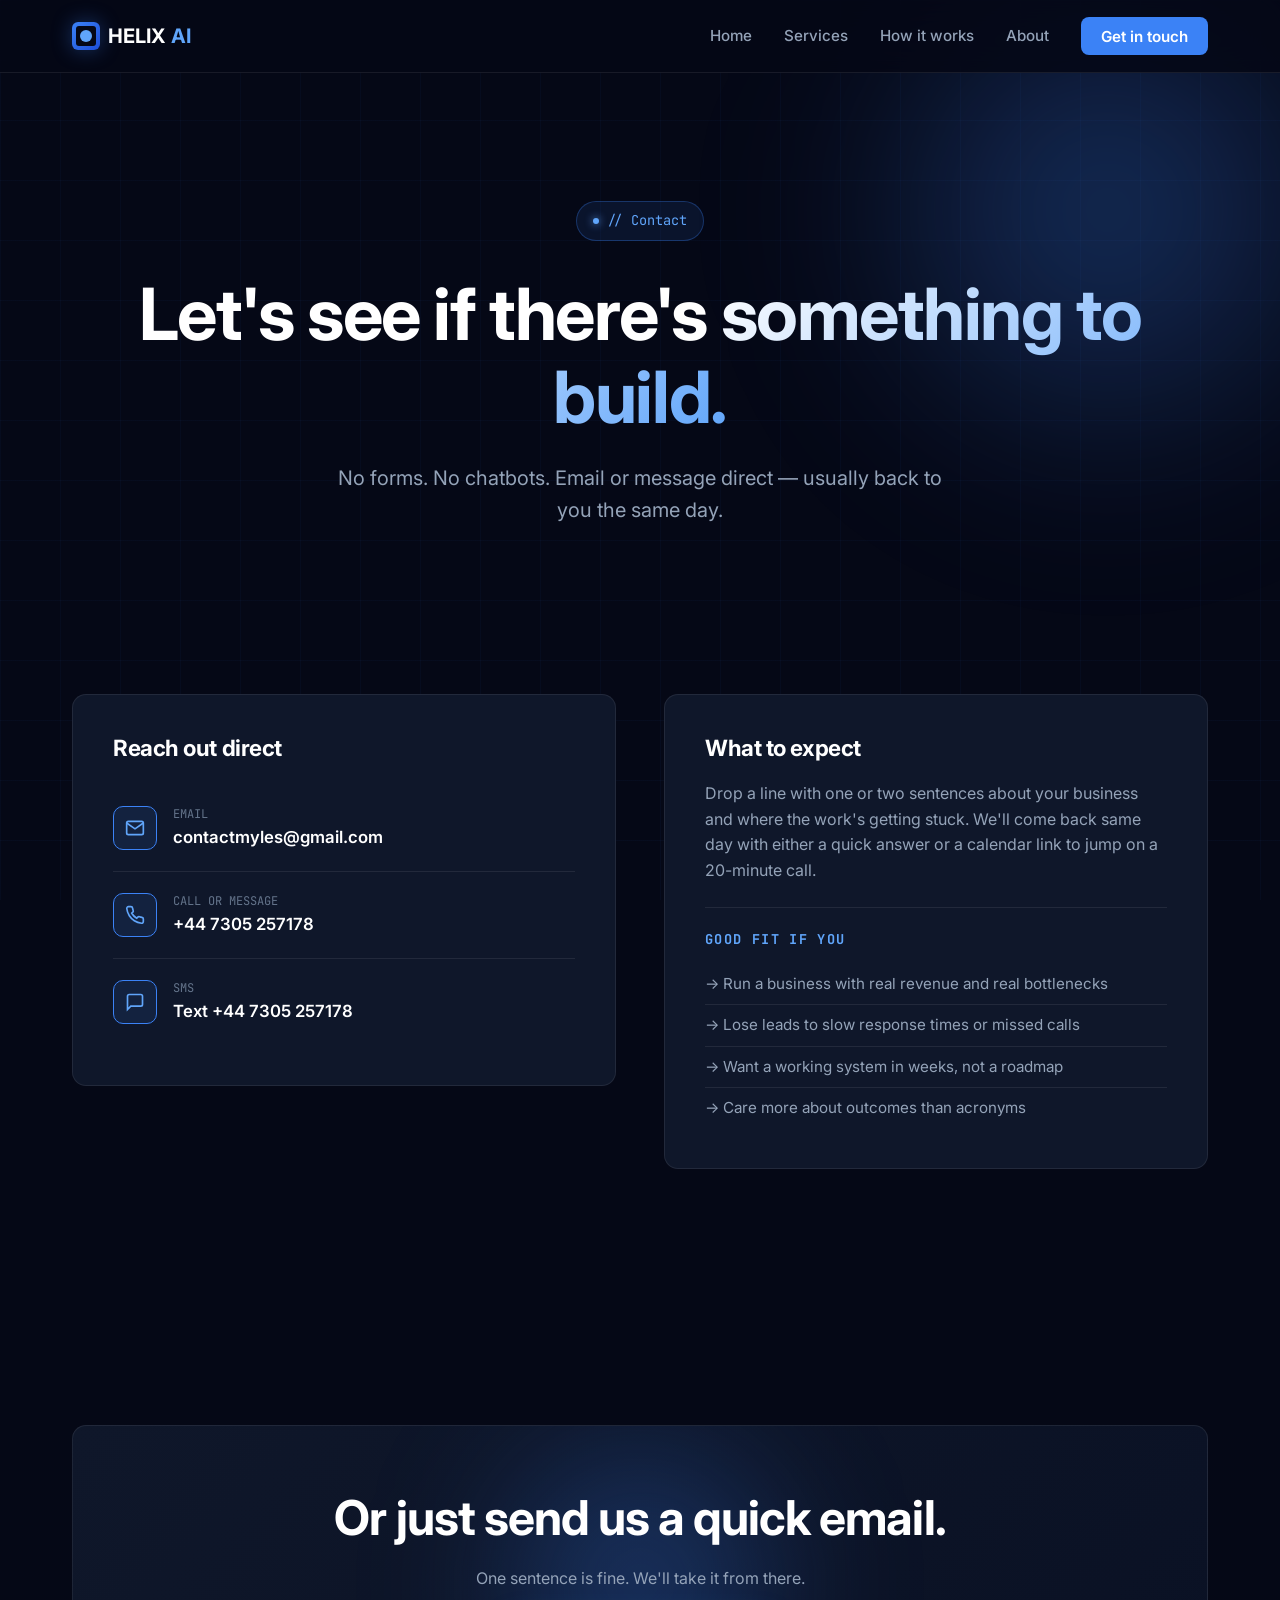
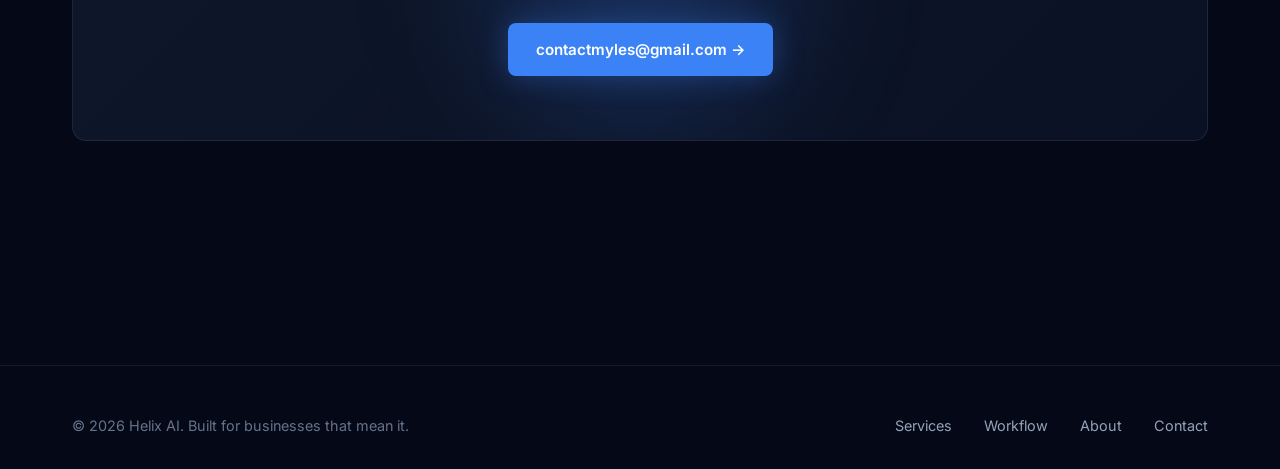
==== contact.html @ a08cab58 "Initial Helix AI marketing site Static front-end site for Helix AI. Pure HTML/CSS, no build step. Pa" ====
<!DOCTYPE html>
<html lang="en">
<head>
<meta charset="UTF-8">
<meta name="viewport" content="width=device-width, initial-scale=1.0">
<title>Contact — Helix AI</title>
<meta name="description" content="Get in touch with Helix AI. Email or message direct — no forms, no chatbots, just a real conversation.">
<link rel="preconnect" href="https://fonts.googleapis.com">
<link rel="preconnect" href="https://fonts.gstatic.com" crossorigin>
<link href="https://fonts.googleapis.com/css2?family=Inter:wght@400;500;600;700&family=JetBrains+Mono:wght@400;500&display=swap" rel="stylesheet">
<link rel="stylesheet" href="styles.css">
</head>
<body>

<header>
  <nav>
    <a href="index.html" class="logo">
      <span class="logo-mark"></span>
      <span>HELIX <span style="color: var(--accent-light);">AI</span></span>
    </a>
    <ul class="nav-links">
      <li><a href="index.html">Home</a></li>
      <li><a href="services.html">Services</a></li>
      <li><a href="how-it-works.html">How it works</a></li>
      <li><a href="about.html">About</a></li>
      <li><a href="contact.html" class="nav-cta active">Get in touch</a></li>
    </ul>
  </nav>
</header>

<main>

<section class="hero" style="padding-bottom: 3rem;">
  <div class="container">
    <div class="hero-badge">// Contact</div>
    <h1>Let's see if there's <span class="gradient-text">something to build.</span></h1>
    <p>No forms. No chatbots. Email or message direct — usually back to you the same day.</p>
  </div>
</section>

<section style="padding-top: 2rem;">
  <div class="container">
    <div class="contact-grid">

      <div class="contact-card">
        <h3 style="margin-bottom: 1.5rem;">Reach out direct</h3>

        <a href="mailto:contactmyles@gmail.com?subject=Helix AI enquiry" class="contact-method">
          <div class="contact-icon">
            <svg viewBox="0 0 24 24"><path d="M4 4h16c1.1 0 2 .9 2 2v12c0 1.1-.9 2-2 2H4c-1.1 0-2-.9-2-2V6c0-1.1.9-2 2-2z"/><polyline points="22,6 12,13 2,6"/></svg>
          </div>
          <div>
            <div class="contact-label">Email</div>
            <div class="contact-value">contactmyles@gmail.com</div>
          </div>
        </a>

        <a href="tel:+447305257178" class="contact-method">
          <div class="contact-icon">
            <svg viewBox="0 0 24 24"><path d="M22 16.92v3a2 2 0 0 1-2.18 2 19.79 19.79 0 0 1-8.63-3.07 19.5 19.5 0 0 1-6-6 19.79 19.79 0 0 1-3.07-8.67A2 2 0 0 1 4.11 2h3a2 2 0 0 1 2 1.72 12.84 12.84 0 0 0 .7 2.81 2 2 0 0 1-.45 2.11L8.09 9.91a16 16 0 0 0 6 6l1.27-1.27a2 2 0 0 1 2.11-.45 12.84 12.84 0 0 0 2.81.7A2 2 0 0 1 22 16.92z"/></svg>
          </div>
          <div>
            <div class="contact-label">Call or message</div>
            <div class="contact-value">+44 7305 257178</div>
          </div>
        </a>

        <a href="sms:+447305257178" class="contact-method">
          <div class="contact-icon">
            <svg viewBox="0 0 24 24"><path d="M21 15a2 2 0 0 1-2 2H7l-4 4V5a2 2 0 0 1 2-2h14a2 2 0 0 1 2 2z"/></svg>
          </div>
          <div>
            <div class="contact-label">SMS</div>
            <div class="contact-value">Text +44 7305 257178</div>
          </div>
        </a>

      </div>

      <div class="contact-card">
        <h3 style="margin-bottom: 1.25rem;">What to expect</h3>
        <p style="color: var(--text-muted); margin-bottom: 1.5rem;">Drop a line with one or two sentences about your business and where the work's getting stuck. We'll come back same day with either a quick answer or a calendar link to jump on a 20-minute call.</p>

        <div style="border-top: 1px solid var(--border); padding-top: 1.5rem;">
          <h4 style="color: var(--accent-light); font-family: 'JetBrains Mono', monospace; font-size: 0.85rem; text-transform: uppercase; letter-spacing: 0.1em; margin-bottom: 1rem;">Good fit if you</h4>
          <ul style="list-style: none; color: var(--text-muted); font-size: 0.95rem;">
            <li style="padding: 0.5rem 0; border-bottom: 1px solid var(--border);">→ Run a business with real revenue and real bottlenecks</li>
            <li style="padding: 0.5rem 0; border-bottom: 1px solid var(--border);">→ Lose leads to slow response times or missed calls</li>
            <li style="padding: 0.5rem 0; border-bottom: 1px solid var(--border);">→ Want a working system in weeks, not a roadmap</li>
            <li style="padding: 0.5rem 0;">→ Care more about outcomes than acronyms</li>
          </ul>
        </div>
      </div>

    </div>
  </div>
</section>

<section>
  <div class="container">
    <div class="cta-section">
      <h2>Or just send us a quick email.</h2>
      <p>One sentence is fine. We'll take it from there.</p>
      <a href="mailto:contactmyles@gmail.com?subject=Helix AI enquiry" class="btn btn-primary">contactmyles@gmail.com →</a>
    </div>
  </div>
</section>

</main>

<footer>
  <div class="container">
    <div class="footer-content">
      <p>© 2026 Helix AI. Built for businesses that mean it.</p>
      <div class="footer-links">
        <a href="services.html">Services</a>
        <a href="how-it-works.html">Workflow</a>
        <a href="about.html">About</a>
        <a href="contact.html">Contact</a>
      </div>
    </div>
  </div>
</footer>

</body>
</html>
---- styles.css ----
/* ====== HELIX AI — DESIGN SYSTEM ====== */
:root {
  --bg: #050816;
  --bg-elevated: #0a1124;
  --bg-card: #0f172a;
  --accent: #3b82f6;
  --accent-light: #60a5fa;
  --accent-deep: #1d4ed8;
  --accent-glow: rgba(59, 130, 246, 0.35);
  --text: #ffffff;
  --text-muted: #94a3b8;
  --text-dim: #64748b;
  --border: rgba(255, 255, 255, 0.08);
  --border-hover: rgba(59, 130, 246, 0.4);
  --max-width: 1200px;
  --radius: 14px;
  --radius-sm: 8px;
  --transition: all 0.3s ease;
}

* { margin: 0; padding: 0; box-sizing: border-box; }
html { scroll-behavior: smooth; }
body {
  font-family: 'Inter', -apple-system, BlinkMacSystemFont, sans-serif;
  background: var(--bg);
  color: var(--text);
  line-height: 1.6;
  -webkit-font-smoothing: antialiased;
  overflow-x: hidden;
}

/* ====== BACKGROUND GRID ====== */
body::before {
  content: '';
  position: fixed;
  top: 0; left: 0;
  width: 100%; height: 100%;
  background-image:
    linear-gradient(rgba(59, 130, 246, 0.04) 1px, transparent 1px),
    linear-gradient(90deg, rgba(59, 130, 246, 0.04) 1px, transparent 1px);
  background-size: 60px 60px;
  pointer-events: none;
  z-index: 0;
}

body::after {
  content: '';
  position: fixed;
  top: -10%; right: -10%;
  width: 600px; height: 600px;
  background: radial-gradient(circle, var(--accent-glow), transparent 70%);
  pointer-events: none;
  z-index: 0;
  filter: blur(80px);
}

main, header, footer { position: relative; z-index: 1; }

/* ====== TYPOGRAPHY ====== */
h1, h2, h3, h4 {
  font-weight: 700;
  letter-spacing: -0.02em;
  line-height: 1.15;
}
h1 { font-size: clamp(2.5rem, 6vw, 4.5rem); }
h2 { font-size: clamp(2rem, 4vw, 3rem); margin-bottom: 1.25rem; }
h3 { font-size: 1.4rem; margin-bottom: 0.75rem; }
.mono { font-family: 'JetBrains Mono', 'Courier New', monospace; }

.gradient-text {
  background: linear-gradient(135deg, #ffffff 0%, var(--accent-light) 100%);
  -webkit-background-clip: text;
  background-clip: text;
  -webkit-text-fill-color: transparent;
}

/* ====== LAYOUT ====== */
.container {
  max-width: var(--max-width);
  margin: 0 auto;
  padding: 0 2rem;
}

section { padding: 6rem 0; }
@media (max-width: 768px) { section { padding: 4rem 0; } }

/* ====== NAV ====== */
header {
  position: sticky;
  top: 0;
  background: rgba(5, 8, 22, 0.85);
  backdrop-filter: blur(20px);
  border-bottom: 1px solid var(--border);
  z-index: 100;
}
nav {
  max-width: var(--max-width);
  margin: 0 auto;
  padding: 1.25rem 2rem;
  display: flex;
  justify-content: space-between;
  align-items: center;
}
.logo {
  font-size: 1.25rem;
  font-weight: 700;
  text-decoration: none;
  color: var(--text);
  display: flex;
  align-items: center;
  gap: 0.5rem;
}
.logo-mark {
  width: 28px; height: 28px;
  background: linear-gradient(135deg, var(--accent), var(--accent-deep));
  border-radius: 6px;
  position: relative;
  box-shadow: 0 0 20px var(--accent-glow);
}
.logo-mark::after {
  content: '';
  position: absolute;
  inset: 4px;
  background: var(--bg);
  border-radius: 3px;
}
.logo-mark::before {
  content: '';
  position: absolute;
  inset: 8px;
  background: var(--accent-light);
  border-radius: 50%;
  z-index: 1;
}
.nav-links {
  display: flex;
  gap: 2rem;
  list-style: none;
  align-items: center;
}
.nav-links a {
  color: var(--text-muted);
  text-decoration: none;
  font-size: 0.95rem;
  font-weight: 500;
  transition: var(--transition);
}
.nav-links a:hover, .nav-links a.active { color: var(--text); }
.nav-cta {
  padding: 0.6rem 1.25rem;
  background: var(--accent);
  color: var(--text) !important;
  border-radius: var(--radius-sm);
  font-weight: 600 !important;
}
.nav-cta:hover { background: var(--accent-deep); }

@media (max-width: 768px) {
  .nav-links { gap: 1rem; }
  .nav-links li:not(:last-child):not(:first-child) { display: none; }
}

/* ====== HERO ====== */
.hero {
  padding: 8rem 0 6rem;
  text-align: center;
  position: relative;
}
.hero-badge {
  display: inline-flex;
  align-items: center;
  gap: 0.5rem;
  padding: 0.5rem 1rem;
  background: rgba(59, 130, 246, 0.1);
  border: 1px solid rgba(59, 130, 246, 0.3);
  border-radius: 100px;
  font-size: 0.85rem;
  color: var(--accent-light);
  margin-bottom: 2rem;
  font-family: 'JetBrains Mono', monospace;
}
.hero-badge::before {
  content: '';
  width: 6px; height: 6px;
  background: var(--accent-light);
  border-radius: 50%;
  box-shadow: 0 0 8px var(--accent-light);
  animation: pulse 2s infinite;
}
@keyframes pulse {
  0%, 100% { opacity: 1; }
  50% { opacity: 0.4; }
}
.hero h1 { margin-bottom: 1.5rem; }
.hero p {
  font-size: 1.25rem;
  color: var(--text-muted);
  max-width: 640px;
  margin: 0 auto 2.5rem;
}
.hero-cta {
  display: flex;
  gap: 1rem;
  justify-content: center;
  flex-wrap: wrap;
}

/* ====== BUTTONS ====== */
.btn {
  display: inline-flex;
  align-items: center;
  gap: 0.5rem;
  padding: 0.9rem 1.75rem;
  border-radius: var(--radius-sm);
  text-decoration: none;
  font-weight: 600;
  font-size: 0.95rem;
  transition: var(--transition);
  border: none;
  cursor: pointer;
}
.btn-primary {
  background: var(--accent);
  color: var(--text);
  box-shadow: 0 0 30px var(--accent-glow);
}
.btn-primary:hover {
  background: var(--accent-deep);
  transform: translateY(-2px);
  box-shadow: 0 4px 40px var(--accent-glow);
}
.btn-secondary {
  background: transparent;
  color: var(--text);
  border: 1px solid var(--border);
}
.btn-secondary:hover {
  border-color: var(--border-hover);
  background: rgba(59, 130, 246, 0.05);
}

/* ====== SECTION HEADERS ====== */
.section-header {
  text-align: center;
  margin-bottom: 4rem;
}
.section-eyebrow {
  display: inline-block;
  font-family: 'JetBrains Mono', monospace;
  font-size: 0.85rem;
  color: var(--accent-light);
  margin-bottom: 1rem;
  text-transform: uppercase;
  letter-spacing: 0.1em;
}
.section-header p {
  color: var(--text-muted);
  max-width: 600px;
  margin: 1rem auto 0;
  font-size: 1.1rem;
}

/* ====== CARDS GRID ====== */
.cards-grid {
  display: grid;
  grid-template-columns: repeat(auto-fit, minmax(300px, 1fr));
  gap: 1.5rem;
}
.card {
  background: var(--bg-card);
  border: 1px solid var(--border);
  border-radius: var(--radius);
  padding: 2rem;
  transition: var(--transition);
  position: relative;
  overflow: hidden;
}
.card::before {
  content: '';
  position: absolute;
  top: 0; left: 0;
  width: 100%; height: 1px;
  background: linear-gradient(90deg, transparent, var(--accent), transparent);
  opacity: 0;
  transition: var(--transition);
}
.card:hover {
  border-color: var(--border-hover);
  transform: translateY(-4px);
}
.card:hover::before { opacity: 1; }
.card-icon {
  width: 48px; height: 48px;
  background: linear-gradient(135deg, var(--accent), var(--accent-deep));
  border-radius: 10px;
  display: flex;
  align-items: center;
  justify-content: center;
  margin-bottom: 1.5rem;
  box-shadow: 0 0 20px var(--accent-glow);
}
.card-icon svg { width: 24px; height: 24px; stroke: white; fill: none; stroke-width: 2; }
.card p { color: var(--text-muted); font-size: 0.95rem; }

/* ====== WORKFLOW DIAGRAM ====== */
.workflow {
  background: var(--bg-card);
  border: 1px solid var(--border);
  border-radius: var(--radius);
  padding: 3rem 2rem;
  margin-top: 3rem;
}
.workflow-row {
  display: flex;
  align-items: center;
  justify-content: center;
  flex-wrap: wrap;
  gap: 1rem;
}
.workflow-node {
  flex: 1;
  min-width: 180px;
  max-width: 220px;
  background: var(--bg-elevated);
  border: 1px solid var(--border);
  border-radius: var(--radius-sm);
  padding: 1.25rem 1rem;
  text-align: center;
  position: relative;
  transition: var(--transition);
}
.workflow-node:hover {
  border-color: var(--accent);
  box-shadow: 0 0 20px var(--accent-glow);
}
.workflow-node-label {
  font-family: 'JetBrains Mono', monospace;
  font-size: 0.75rem;
  color: var(--accent-light);
  text-transform: uppercase;
  letter-spacing: 0.1em;
  margin-bottom: 0.5rem;
}
.workflow-node-title {
  font-weight: 600;
  font-size: 0.95rem;
}
.workflow-arrow {
  font-size: 1.5rem;
  color: var(--accent);
  flex-shrink: 0;
}
@media (max-width: 768px) {
  .workflow-arrow { transform: rotate(90deg); }
}

/* ====== FEATURE LIST ====== */
.feature-list {
  display: grid;
  grid-template-columns: repeat(auto-fit, minmax(280px, 1fr));
  gap: 2rem;
  margin-top: 3rem;
}
.feature {
  display: flex;
  gap: 1rem;
  align-items: flex-start;
}
.feature-check {
  width: 24px; height: 24px;
  background: rgba(59, 130, 246, 0.15);
  border: 1px solid var(--accent);
  border-radius: 6px;
  display: flex;
  align-items: center;
  justify-content: center;
  color: var(--accent-light);
  flex-shrink: 0;
  font-weight: 700;
  font-size: 0.85rem;
}
.feature-text strong { display: block; margin-bottom: 0.25rem; }
.feature-text p { color: var(--text-muted); font-size: 0.9rem; }

/* ====== CTA SECTION ====== */
.cta-section {
  background: linear-gradient(135deg, var(--bg-card) 0%, var(--bg-elevated) 100%);
  border: 1px solid var(--border);
  border-radius: var(--radius);
  padding: 4rem 2rem;
  text-align: center;
  margin: 4rem 0;
  position: relative;
  overflow: hidden;
}
.cta-section::before {
  content: '';
  position: absolute;
  top: 50%; left: 50%;
  width: 400px; height: 400px;
  background: radial-gradient(circle, var(--accent-glow), transparent 70%);
  transform: translate(-50%, -50%);
  filter: blur(60px);
  pointer-events: none;
}
.cta-section > * { position: relative; z-index: 1; }
.cta-section p { color: var(--text-muted); margin: 1rem auto 2rem; max-width: 500px; }

/* ====== CONTACT PAGE ====== */
.contact-grid {
  display: grid;
  grid-template-columns: 1fr 1fr;
  gap: 3rem;
  margin-top: 3rem;
  align-items: start;
}
@media (max-width: 768px) { .contact-grid { grid-template-columns: 1fr; } }
.contact-card {
  background: var(--bg-card);
  border: 1px solid var(--border);
  border-radius: var(--radius);
  padding: 2.5rem;
}
.contact-method {
  display: flex;
  gap: 1rem;
  align-items: center;
  padding: 1.25rem 0;
  border-bottom: 1px solid var(--border);
  text-decoration: none;
  color: var(--text);
  transition: var(--transition);
}
.contact-method:last-child { border-bottom: none; }
.contact-method:hover { padding-left: 0.5rem; color: var(--accent-light); }
.contact-icon {
  width: 44px; height: 44px;
  background: rgba(59, 130, 246, 0.1);
  border: 1px solid var(--accent);
  border-radius: 10px;
  display: flex;
  align-items: center;
  justify-content: center;
  flex-shrink: 0;
}
.contact-icon svg { width: 20px; height: 20px; stroke: var(--accent-light); fill: none; stroke-width: 2; }
.contact-label {
  font-family: 'JetBrains Mono', monospace;
  font-size: 0.75rem;
  color: var(--text-dim);
  text-transform: uppercase;
}
.contact-value { font-weight: 600; font-size: 1.05rem; }

/* ====== ABOUT PAGE ====== */
.about-content {
  max-width: 720px;
  margin: 0 auto;
}
.about-content p {
  color: var(--text-muted);
  font-size: 1.1rem;
  margin-bottom: 1.5rem;
  line-height: 1.75;
}
.about-content p strong { color: var(--text); }

.values-grid {
  display: grid;
  grid-template-columns: repeat(auto-fit, minmax(220px, 1fr));
  gap: 1.5rem;
  margin-top: 4rem;
}
.value-item {
  padding: 1.5rem;
  border-left: 2px solid var(--accent);
  background: rgba(59, 130, 246, 0.04);
  border-radius: 0 var(--radius-sm) var(--radius-sm) 0;
}
.value-item h4 { color: var(--accent-light); margin-bottom: 0.5rem; }
.value-item p { color: var(--text-muted); font-size: 0.9rem; }

/* ====== FOOTER ====== */
footer {
  border-top: 1px solid var(--border);
  padding: 3rem 0 2rem;
  margin-top: 4rem;
}
.footer-content {
  display: flex;
  justify-content: space-between;
  align-items: center;
  flex-wrap: wrap;
  gap: 1rem;
}
.footer-content p { color: var(--text-dim); font-size: 0.9rem; }
.footer-links { display: flex; gap: 2rem; }
.footer-links a {
  color: var(--text-muted);
  text-decoration: none;
  font-size: 0.9rem;
  transition: var(--transition);
}
.footer-links a:hover { color: var(--accent-light); }

/* ====== STAT PILLS ====== */
.stat-pills {
  display: flex;
  gap: 0.75rem;
  justify-content: center;
  flex-wrap: wrap;
  margin-top: 3rem;
}
.stat-pill {
  padding: 0.5rem 1rem;
  background: var(--bg-card);
  border: 1px solid var(--border);
  border-radius: 100px;
  font-size: 0.85rem;
  color: var(--text-muted);
  font-family: 'JetBrains Mono', monospace;
}
.stat-pill span { color: var(--accent-light); }
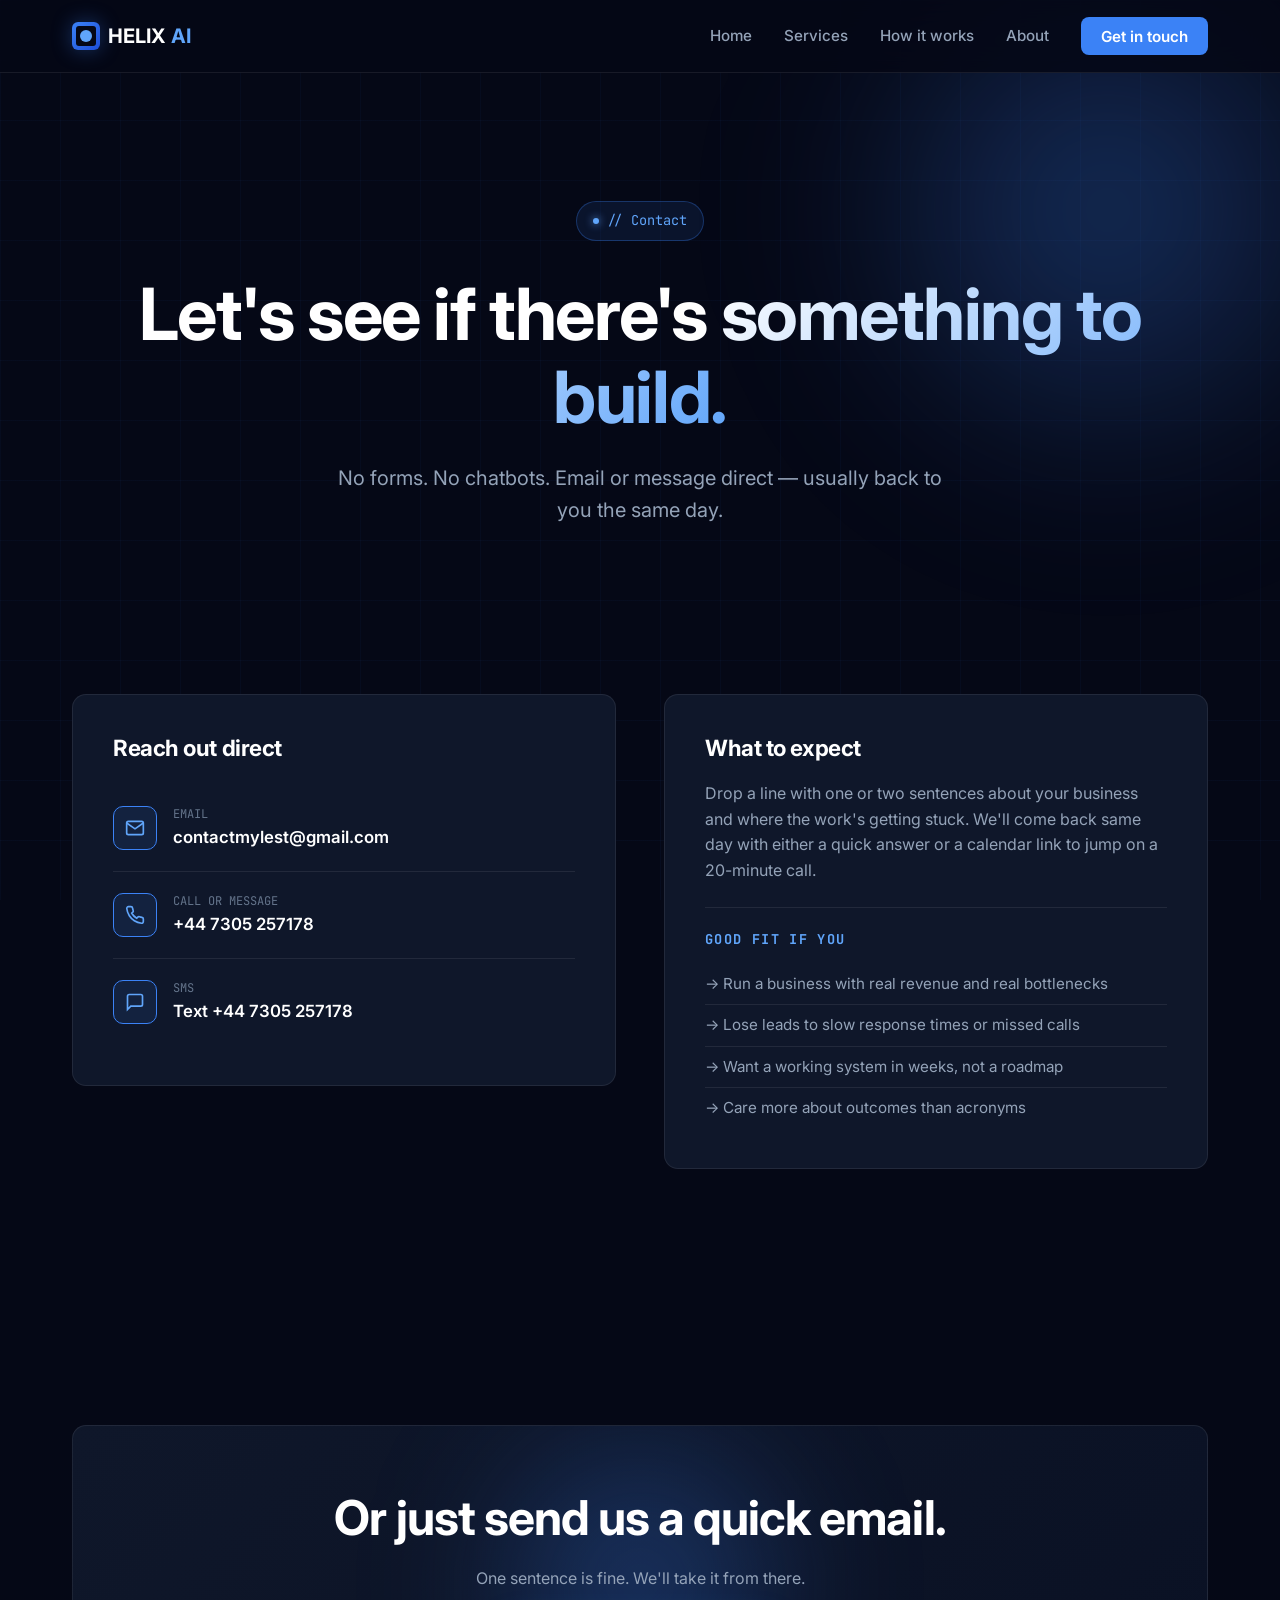
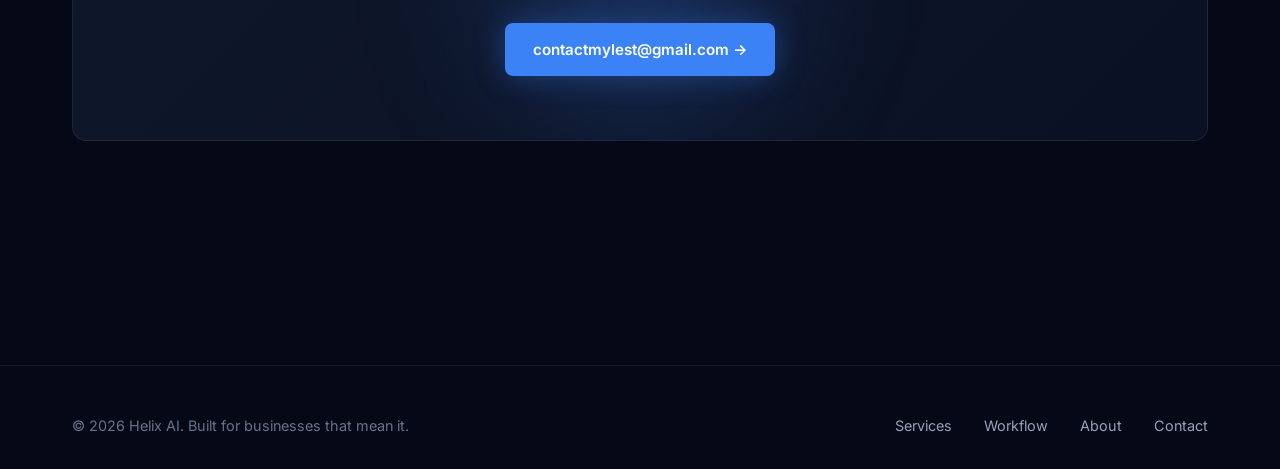
==== commit 606f08ce: "Fix email address to contactmylest@gmail.com" ====
--- a/contact.html
+++ b/contact.html
@@ -45,13 +45,13 @@
       <div class="contact-card">
         <h3 style="margin-bottom: 1.5rem;">Reach out direct</h3>
 
-        <a href="mailto:contactmyles@gmail.com?subject=Helix AI enquiry" class="contact-method">
+        <a href="mailto:contactmylest@gmail.com?subject=Helix AI enquiry" class="contact-method">
           <div class="contact-icon">
             <svg viewBox="0 0 24 24"><path d="M4 4h16c1.1 0 2 .9 2 2v12c0 1.1-.9 2-2 2H4c-1.1 0-2-.9-2-2V6c0-1.1.9-2 2-2z"/><polyline points="22,6 12,13 2,6"/></svg>
           </div>
           <div>
             <div class="contact-label">Email</div>
-            <div class="contact-value">contactmyles@gmail.com</div>
+            <div class="contact-value">contactmylest@gmail.com</div>
           </div>
         </a>
 
@@ -101,7 +101,7 @@
     <div class="cta-section">
       <h2>Or just send us a quick email.</h2>
       <p>One sentence is fine. We'll take it from there.</p>
-      <a href="mailto:contactmyles@gmail.com?subject=Helix AI enquiry" class="btn btn-primary">contactmyles@gmail.com →</a>
+      <a href="mailto:contactmylest@gmail.com?subject=Helix AI enquiry" class="btn btn-primary">contactmylest@gmail.com →</a>
     </div>
   </div>
 </section>
